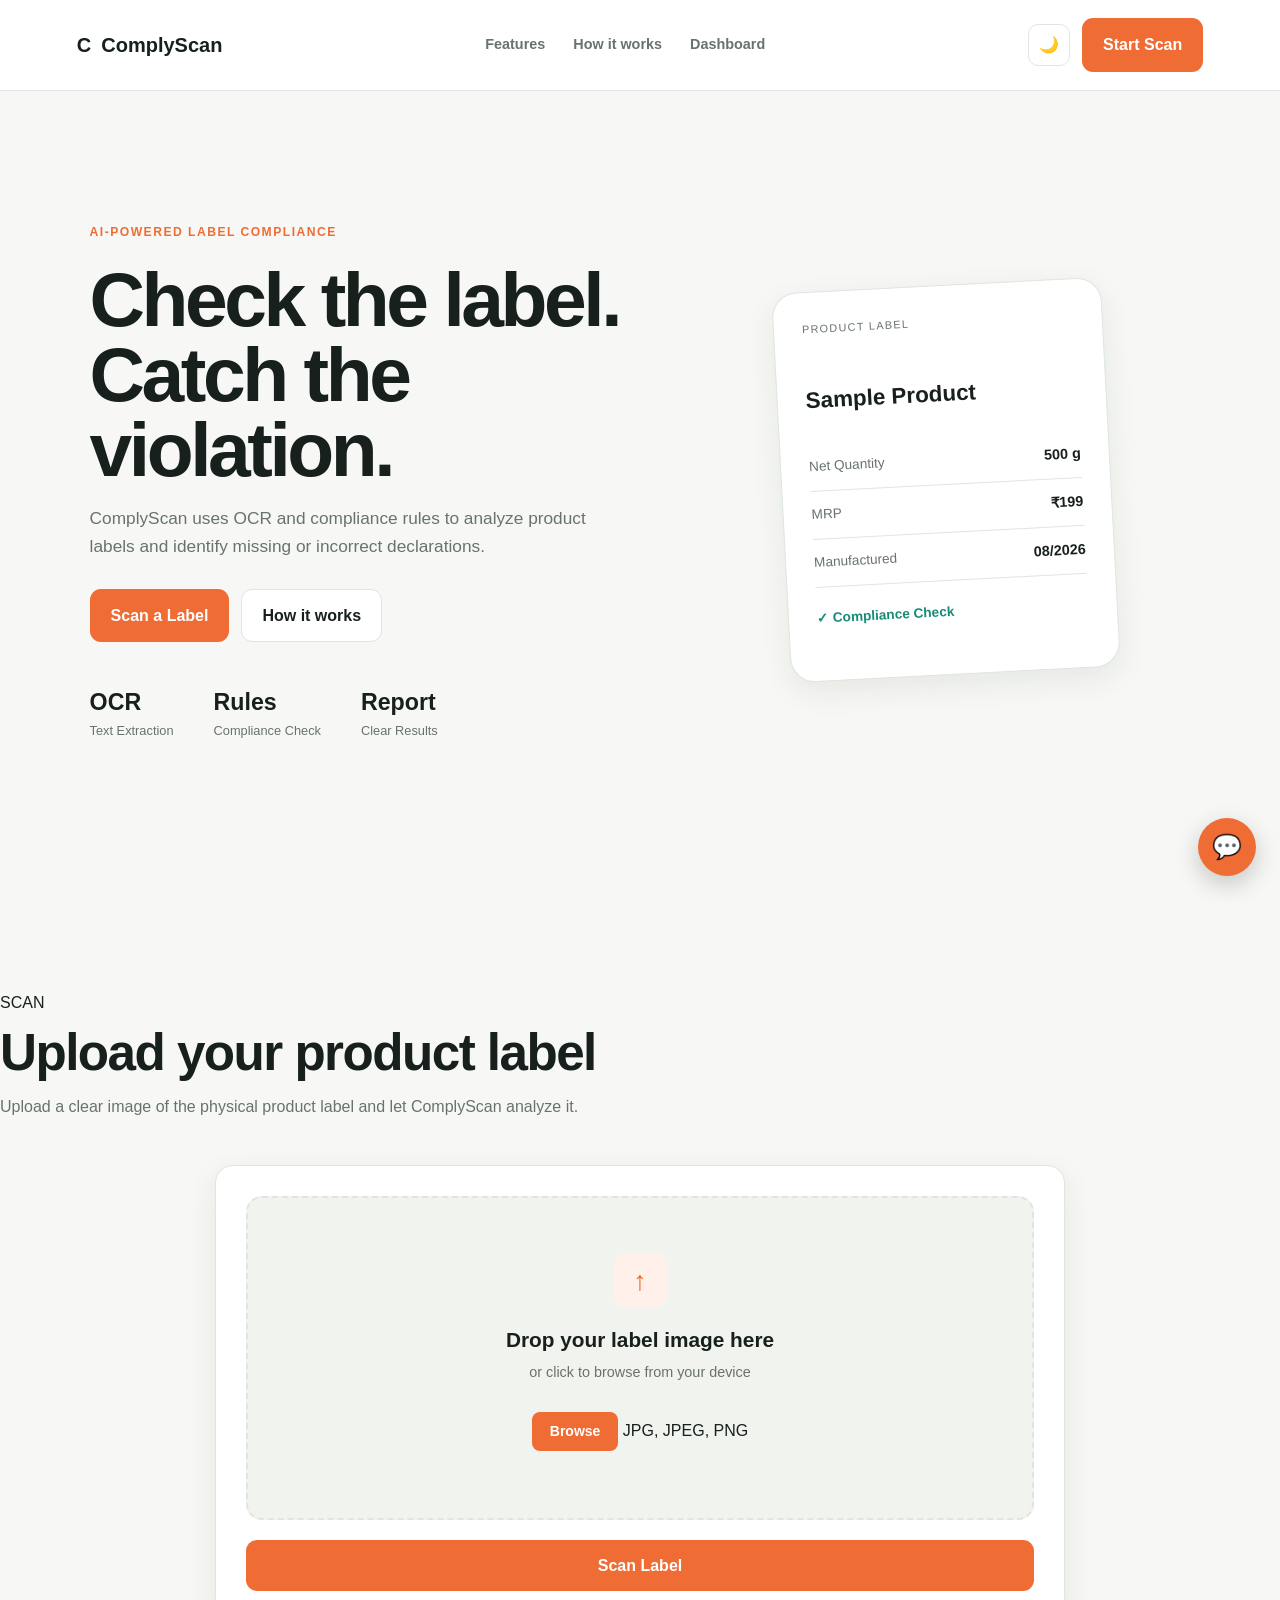
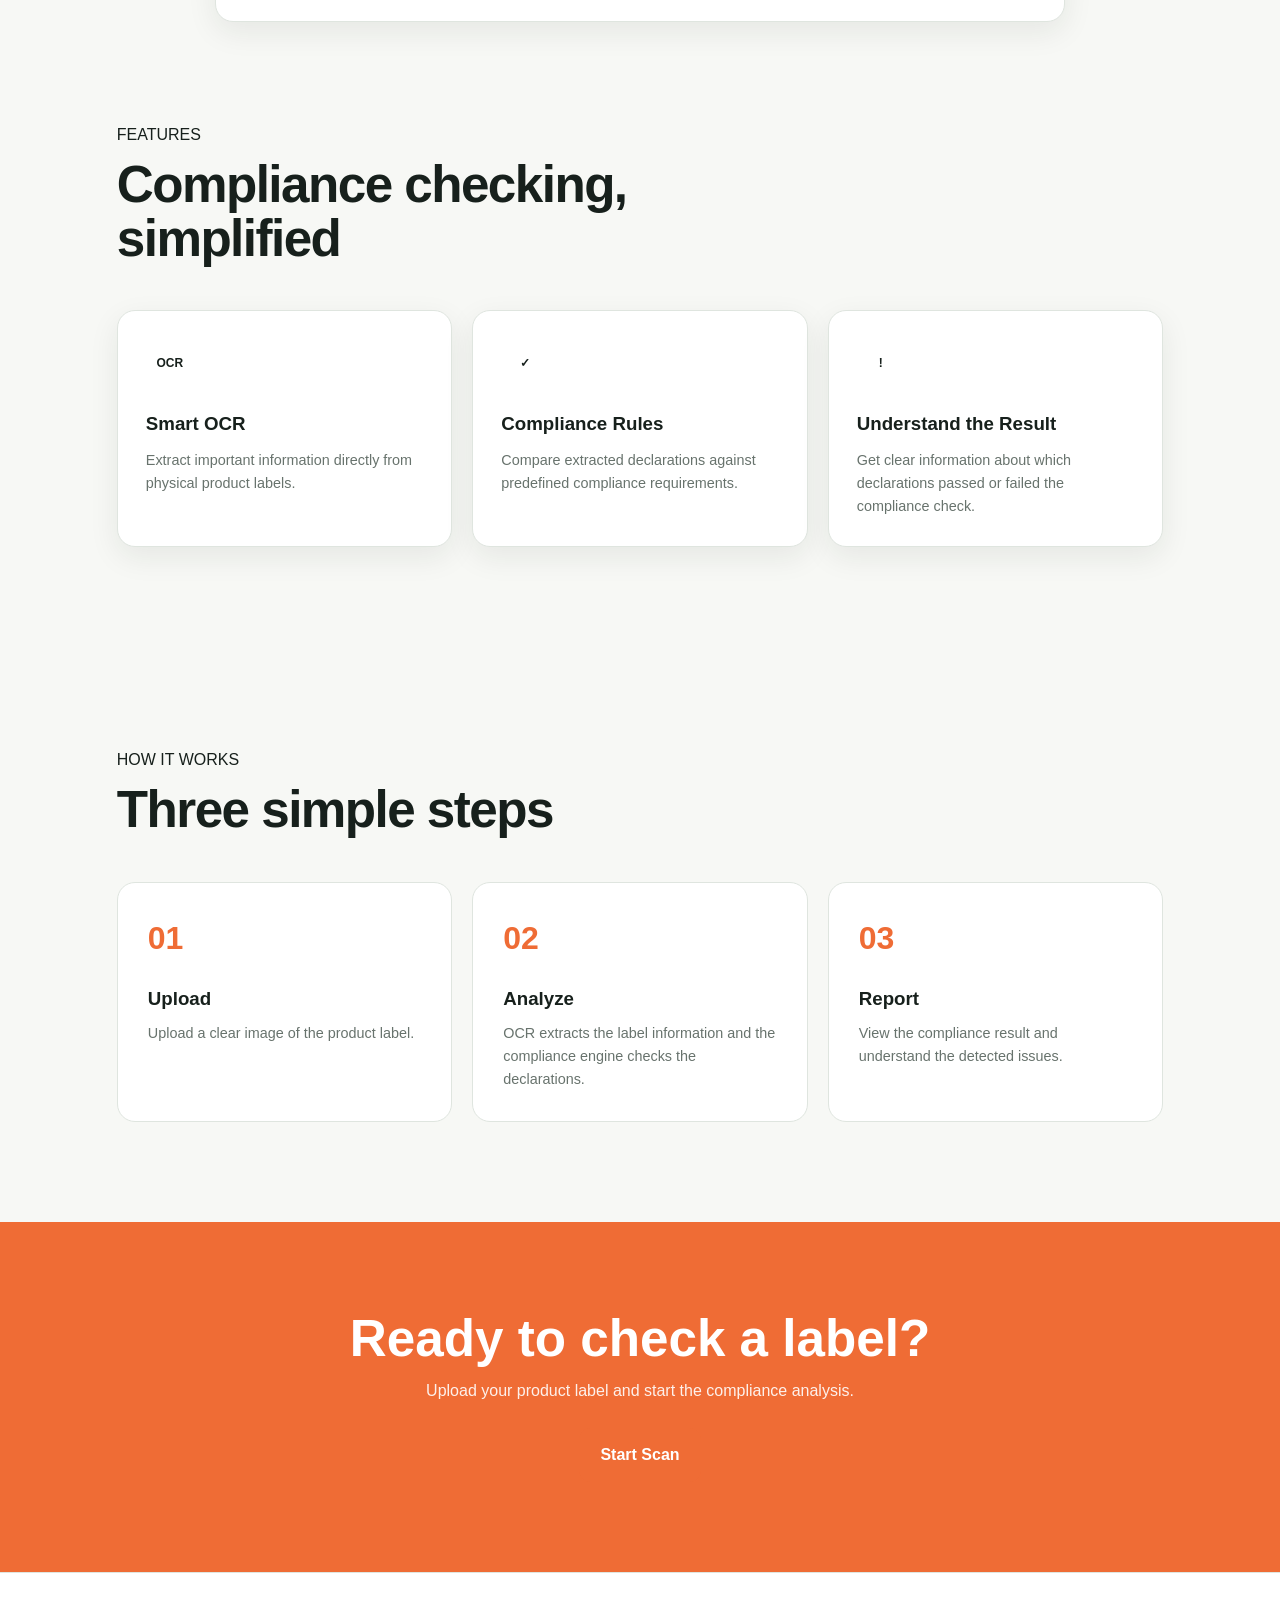
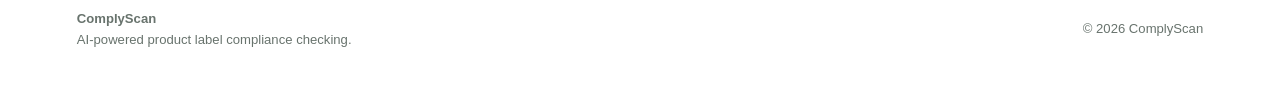
==== frontend/index.html @ 21c21b6e "Clean up frontend and add chatbot" ====
<!DOCTYPE html>
<html lang="en">

<head>
    <meta charset="UTF-8">
    <meta name="viewport" content="width=device-width, initial-scale=1.0">

    <title>ComplyScan - Label Compliance Checker</title>

    <link rel="stylesheet" href="style.css">

    <style>
        /* =========================
           CHATBOT
        ========================= */

        .chatbot-toggle {
            position: fixed;
            right: 24px;
            bottom: 24px;
            width: 58px;
            height: 58px;
            border: none;
            border-radius: 50%;
            background: #111827;
            color: white;
            font-size: 24px;
            cursor: pointer;
            z-index: 1000;
            box-shadow: 0 8px 25px rgba(0, 0, 0, 0.2);
        }

        .chatbot {
            position: fixed;
            right: 24px;
            bottom: 94px;
            width: 350px;
            max-width: calc(100vw - 32px);
            height: 480px;
            background: white;
            border-radius: 18px;
            box-shadow: 0 15px 45px rgba(0, 0, 0, 0.2);
            overflow: hidden;
            display: none;
            flex-direction: column;
            z-index: 999;
            border: 1px solid #e5e7eb;
        }

        .chatbot.active {
            display: flex;
        }

        .chatbot-header {
            padding: 16px;
            background: #111827;
            color: white;
            display: flex;
            align-items: center;
            justify-content: space-between;
        }

        .chatbot-header h3 {
            margin: 0;
            font-size: 16px;
        }

        .chatbot-header p {
            margin: 3px 0 0;
            font-size: 12px;
            opacity: 0.8;
        }

        .chatbot-close {
            border: none;
            background: transparent;
            color: white;
            font-size: 20px;
            cursor: pointer;
        }

        .chat-messages {
            flex: 1;
            padding: 15px;
            overflow-y: auto;
            background: #f8fafc;
        }

        .chat-message {
            max-width: 82%;
            padding: 10px 12px;
            margin-bottom: 10px;
            border-radius: 12px;
            font-size: 14px;
            line-height: 1.4;
        }

        .bot-message {
            background: white;
            color: #1f2937;
            border: 1px solid #e5e7eb;
            margin-right: auto;
        }

        .user-message {
            background: #111827;
            color: white;
            margin-left: auto;
        }

        .chat-input-area {
            display: flex;
            padding: 10px;
            gap: 8px;
            border-top: 1px solid #e5e7eb;
            background: white;
        }

        .chat-input {
            flex: 1;
            border: 1px solid #d1d5db;
            border-radius: 10px;
            padding: 10px;
            outline: none;
            font-size: 14px;
        }

        .chat-send {
            border: none;
            border-radius: 10px;
            padding: 0 15px;
            background: #111827;
            color: white;
            cursor: pointer;
        }

        /* =========================
           CHATBOT THEME
        ========================= */

        body:not(.dark):not(.dark-mode) .chatbot-toggle {
            background: var(--orange) !important;
        }

        body:not(.dark):not(.dark-mode) .chatbot {
            background: var(--surface) !important;
            border-color: var(--line) !important;
        }

        body:not(.dark):not(.dark-mode) .chatbot-header {
            background: var(--orange) !important;
            color: white !important;
        }

        body:not(.dark):not(.dark-mode) .chat-messages {
            background: var(--surface-2) !important;
        }

        body:not(.dark):not(.dark-mode) .bot-message {
            background: var(--surface) !important;
            color: var(--text) !important;
            border-color: var(--line) !important;
        }

        body:not(.dark):not(.dark-mode) .user-message {
            background: var(--orange) !important;
            color: white !important;
        }

        body:not(.dark):not(.dark-mode) .chat-input-area {
            background: var(--surface) !important;
            border-color: var(--line) !important;
        }

        body:not(.dark):not(.dark-mode) .chat-input {
            background: var(--surface) !important;
            color: var(--text) !important;
            border-color: var(--line) !important;
        }

        body:not(.dark):not(.dark-mode) .chat-send {
            background: var(--orange) !important;
            color: white !important;
        }

        /* DARK MODE */

        body.dark .chatbot-toggle,
        body.dark-mode .chatbot-toggle {
            background: #111827 !important;
        }

        body.dark .chatbot,
        body.dark-mode .chatbot {
            background: #1f2937 !important;
            border-color: #374151 !important;
        }

        body.dark .chatbot-header,
        body.dark-mode .chatbot-header {
            background: #111827 !important;
        }

        body.dark .chat-messages,
        body.dark-mode .chat-messages {
            background: #111827 !important;
        }

        body.dark .bot-message,
        body.dark-mode .bot-message {
            background: #1f2937 !important;
            color: #f9fafb !important;
            border-color: #374151 !important;
        }

        body.dark .user-message,
        body.dark-mode .user-message {
            background: #111827 !important;
            color: white !important;
        }

        body.dark .chat-input-area,
        body.dark-mode .chat-input-area {
            background: #1f2937 !important;
            border-color: #374151 !important;
        }

        body.dark .chat-input,
        body.dark-mode .chat-input {
            background: #111827 !important;
            color: white !important;
            border-color: #4b5563 !important;
        }

        body.dark .chat-send,
        body.dark-mode .chat-send {
            background: #111827 !important;
            color: white !important;
        }

        /* MOBILE */

        @media (max-width: 500px) {
            .chatbot {
                right: 16px;
                bottom: 88px;
                width: calc(100vw - 32px);
                height: 450px;
            }

            .chatbot-toggle {
                right: 16px;
                bottom: 16px;
            }
        }

        /* =========================
           BROWSE BUTTON
        ========================= */

        .browse-button {
            display: inline-block;
            margin: 8px 0 12px;
            padding: 8px 18px;
            border-radius: 8px;
            background: var(--orange);
            color: white;
            font-size: 14px;
            font-weight: 600;
            cursor: pointer;
        }

        .browse-button:hover {
            background: var(--orange-dark);
        }
    </style>

</head>

<body>

    <!-- =========================
         NAVBAR
    ========================== -->

    <header class="navbar">

        <div class="brand">
            <div class="logo">C</div>
            <span>ComplyScan</span>
        </div>

        <nav class="nav-links">
            <a href="#features">Features</a>
            <a href="#how-it-works">How it works</a>
            <a href="dashboard.html">Dashboard</a>
        </nav>

        <div class="nav-actions">

            <button class="theme-toggle" id="themeToggle" type="button">
                🌙
            </button>

            <a href="#scanner" class="btn btn-primary">
                Start Scan
            </a>

        </div>

    </header>


    <!-- =========================
         HERO
    ========================== -->

    <main>

        <section class="hero">

            <div class="hero-content">

                <span class="hero-badge">
                    AI-Powered Label Compliance
                </span>

                <h1>
                    Check the label.<br>
                    Catch the violation.
                </h1>

                <p>
                    ComplyScan uses OCR and compliance rules to analyze
                    product labels and identify missing or incorrect
                    declarations.
                </p>

                <div class="hero-actions">

                    <a href="#scanner" class="btn btn-primary">
                        Scan a Label
                    </a>

                    <a href="#how-it-works" class="btn btn-secondary">
                        How it works
                    </a>

                </div>

                <div class="hero-stats">

                    <div>
                        <strong>OCR</strong>
                        <span>Text Extraction</span>
                    </div>

                    <div>
                        <strong>Rules</strong>
                        <span>Compliance Check</span>
                    </div>

                    <div>
                        <strong>Report</strong>
                        <span>Clear Results</span>
                    </div>

                </div>

            </div>


            <div class="hero-visual">

                <div class="product-label-card">

                    <div class="label-top">
                        PRODUCT LABEL
                    </div>

                    <div class="label-product">
                        Sample Product
                    </div>

                    <div class="label-details">
                        <span>Net Quantity</span>
                        <strong>500 g</strong>
                    </div>

                    <div class="label-details">
                        <span>MRP</span>
                        <strong>₹199</strong>
                    </div>

                    <div class="label-details">
                        <span>Manufactured</span>
                        <strong>08/2026</strong>
                    </div>

                    <div class="label-status">
                        ✓ Compliance Check
                    </div>

                </div>

            </div>

        </section>


        <!-- =========================
             SCANNER
        ========================== -->

        <section class="scanner-section" id="scanner">

            <div class="section-heading">

                <span class="section-label">
                    SCAN
                </span>

                <h2>
                    Upload your product label
                </h2>

                <p>
                    Upload a clear image of the physical product label
                    and let ComplyScan analyze it.
                </p>

            </div>


            <div class="scanner-card">

                <form id="scanForm">

                    <div class="drop-area" id="dropArea">

                        <input
                            type="file"
                            id="labelImage"
                            name="labelImage"
                            accept="image/*"
                            hidden
                        >

                        <div class="upload-content">

                            <div class="upload-icon">
                                ↑
                            </div>

                            <h3>
                                Drop your label image here
                            </h3>

                            <p>
                                or click to browse from your device
                            </p>

                            <!-- BROWSE BUTTON -->
                            <label
                                for="labelImage"
                                class="browse-button"
                            >
                                Browse
                            </label>

                            <span>
                                JPG, JPEG, PNG
                            </span>

                        </div>

                    </div>


                    <!-- PREVIEW -->

                    <div
                        class="preview-container"
                        id="previewContainer"
                        style="display: none;"
                    >

                        <img
                            id="previewImage"
                            src=""
                            alt="Label preview"
                        >

                        <button
                            type="button"
                            id="removeImage"
                            class="btn btn-secondary"
                        >
                            Remove
                        </button>

                    </div>


                    <!-- ERROR -->

                    <div
                        id="errorMessage"
                        class="error-message"
                        style="display: none;"
                    ></div>


                    <!-- LOADING -->

                    <div
                        id="loadingMessage"
                        class="loading"
                        style="display: none;"
                    >

                        <p>
                            Analyzing your label...
                        </p>

                    </div>


                    <!-- SCAN BUTTON -->

                    <button
                        type="submit"
                        id="scanButton"
                        class="btn btn-primary scan-button"
                    >
                        Scan Label
                    </button>

                </form>

            </div>

        </section>


        <!-- =========================
             FEATURES
        ========================== -->

        <section class="features-section" id="features">

            <div class="section-heading">

                <span class="section-label">
                    FEATURES
                </span>

                <h2>
                    Compliance checking, simplified
                </h2>

            </div>


            <div class="features-grid">

                <div class="feature-card">

                    <div class="feature-icon">
                        OCR
                    </div>

                    <h3>
                        Smart OCR
                    </h3>

                    <p>
                        Extract important information directly from
                        physical product labels.
                    </p>

                </div>


                <div class="feature-card">

                    <div class="feature-icon">
                        ✓
                    </div>

                    <h3>
                        Compliance Rules
                    </h3>

                    <p>
                        Compare extracted declarations against
                        predefined compliance requirements.
                    </p>

                </div>


                <div class="feature-card">

                    <div class="feature-icon">
                        !
                    </div>

                    <h3>
                        Understand the Result
                    </h3>

                    <p>
                        Get clear information about which declarations
                        passed or failed the compliance check.
                    </p>

                </div>

            </div>

        </section>


        <!-- =========================
             HOW IT WORKS
        ========================== -->

        <section class="how-it-works" id="how-it-works">

            <div class="section-heading">

                <span class="section-label">
                    HOW IT WORKS
                </span>

                <h2>
                    Three simple steps
                </h2>

            </div>


            <div class="steps-grid">

                <div class="step">

                    <div class="step-number">
                        01
                    </div>

                    <h3>
                        Upload
                    </h3>

                    <p>
                        Upload a clear image of the product label.
                    </p>

                </div>


                <div class="step">

                    <div class="step-number">
                        02
                    </div>

                    <h3>
                        Analyze
                    </h3>

                    <p>
                        OCR extracts the label information and the
                        compliance engine checks the declarations.
                    </p>

                </div>


                <div class="step">

                    <div class="step-number">
                        03
                    </div>

                    <h3>
                        Report
                    </h3>

                    <p>
                        View the compliance result and understand
                        the detected issues.
                    </p>

                </div>

            </div>

        </section>


        <!-- =========================
             CTA
        ========================== -->

        <section class="cta-section">

            <div>

                <h2>
                    Ready to check a label?
                </h2>

                <p>
                    Upload your product label and start the compliance
                    analysis.
                </p>

            </div>

            <a href="#scanner" class="btn btn-primary">
                Start Scan
            </a>

        </section>

    </main>


    <!-- =========================
         FOOTER
    ========================== -->

    <footer class="footer">

        <div>

            <strong>
                ComplyScan
            </strong>

            <p>
                AI-powered product label compliance checking.
            </p>

        </div>

        <div>
            © 2026 ComplyScan
        </div>

    </footer>


    <!-- =========================
         CHATBOT BUTTON
    ========================== -->

    <button
        class="chatbot-toggle"
        id="chatbotToggle"
        type="button"
        aria-label="Open chatbot"
    >
        💬
    </button>


    <!-- =========================
         CHATBOT
    ========================== -->

    <div
        class="chatbot"
        id="chatbot"
    >

        <div class="chatbot-header">

            <div>

                <h3>
                    ComplyScan Assistant
                </h3>

                <p>
                    Ask about label compliance
                </p>

            </div>

            <button
                class="chatbot-close"
                id="chatbotClose"
                type="button"
            >
                ×
            </button>

        </div>


        <div
            class="chat-messages"
            id="chatMessages"
        >

            <div class="chat-message bot-message">

                Hi! 👋 I'm the ComplyScan Assistant.
                You can ask me about product label compliance,
                required declarations, OCR or scan results.

            </div>

        </div>


        <div class="chat-input-area">

            <input
                type="text"
                id="chatInput"
                class="chat-input"
                placeholder="Ask something..."
                autocomplete="off"
            >

            <button
                type="button"
                id="chatSend"
                class="chat-send"
            >
                Send
            </button>

        </div>

    </div>


    <!-- =========================
         UPLOAD JS
    ========================== -->

    <script src="upload.js"></script>


    <!-- =========================
         THEME + CHATBOT JS
    ========================== -->

    <script>

        /* =========================
           THEME
        ========================= */

        const themeToggle =
            document.getElementById("themeToggle");

        const savedTheme =
            localStorage.getItem("complyscan-theme");

        if (savedTheme === "dark") {

            document.body.classList.add("dark");

            themeToggle.textContent = "☀️";

        }


        themeToggle.addEventListener("click", () => {

            document.body.classList.toggle("dark");

            const isDark =
                document.body.classList.contains("dark");

            localStorage.setItem(
                "complyscan-theme",
                isDark ? "dark" : "light"
            );

            themeToggle.textContent =
                isDark ? "☀️" : "🌙";

        });


        /* =========================
           CHATBOT
        ========================= */

        const chatbotToggle =
            document.getElementById("chatbotToggle");

        const chatbot =
            document.getElementById("chatbot");

        const chatbotClose =
            document.getElementById("chatbotClose");

        const chatInput =
            document.getElementById("chatInput");

        const chatSend =
            document.getElementById("chatSend");

        const chatMessages =
            document.getElementById("chatMessages");


        chatbotToggle.addEventListener("click", () => {

            chatbot.classList.toggle("active");

            if (chatbot.classList.contains("active")) {
                chatInput.focus();
            }

        });


        chatbotClose.addEventListener("click", () => {

            chatbot.classList.remove("active");

        });


        function addMessage(message, type) {

            const div =
                document.createElement("div");

            div.classList.add(
                "chat-message",
                type === "user"
                    ? "user-message"
                    : "bot-message"
            );

            div.textContent = message;

            chatMessages.appendChild(div);

            chatMessages.scrollTop =
                chatMessages.scrollHeight;

        }


        function getBotResponse(message) {

            const text =
                message.toLowerCase();


            if (
                text.includes("ocr") ||
                text.includes("text extraction")
            ) {

                return "OCR extracts text and important declarations from the product label image so they can be checked against compliance rules.";

            }


            if (
                text.includes("mrp") ||
                text.includes("price")
            ) {

                return "MRP is one of the important declarations that can be checked as part of the label compliance process.";

            }


            if (
                text.includes("quantity") ||
                text.includes("net quantity")
            ) {

                return "Net quantity is an important product declaration. ComplyScan can extract it from the label and check it against the applicable rules.";

            }


            if (
                text.includes("compliance") ||
                text.includes("compliant")
            ) {

                return "ComplyScan analyzes the extracted label information and compares it with the applicable compliance rules to generate a result.";

            }


            if (
                text.includes("scan") ||
                text.includes("upload")
            ) {

                return "To scan a label, upload a clear product-label image in the scanner section and click 'Scan Label'.";

            }


            if (
                text.includes("dashboard")
            ) {

                return "The dashboard shows scan statistics, compliance results, violation breakdowns and recent scans.";

            }


            if (
                text.includes("hello") ||
                text.includes("hi") ||
                text.includes("hey")
            ) {

                return "Hi! 👋 How can I help you with ComplyScan?";

            }


            return "I can help with ComplyScan, label compliance, OCR, scanning, MRP, net quantity and dashboard-related questions.";

        }


        function sendMessage() {

            const message =
                chatInput.value.trim();

            if (!message) {
                return;
            }

            addMessage(
                message,
                "user"
            );

            chatInput.value = "";


            setTimeout(() => {

                const response =
                    getBotResponse(message);

                addMessage(
                    response,
                    "bot"
                );

            }, 400);

        }


        chatSend.addEventListener(
            "click",
            sendMessage
        );


        chatInput.addEventListener(
            "keydown",
            (event) => {

                if (event.key === "Enter") {
                    sendMessage();
                }

            }
        );

    </script>

</body>

</html>
---- frontend/style.css ----
/* =========================================================
   COMPLYSCAN — SHARED STYLESHEET
   Used by:
   - index.html
   - dashboard.html
   - report.html
   ========================================================= */


/* =========================
   ROOT VARIABLES
   ========================= */

:root {

    --bg: #f7f8f5;
    --surface: #ffffff;
    --surface-2: #f1f3ef;

    --text: #17201c;
    --muted: #68736d;

    --line: #dfe5df;

    --orange: #ef6c35;
    --orange-dark: #d95522;
    --orange-light: #fff0e9;

    --teal: #168b78;
    --teal-dark: #0f6f61;
    --teal-light: #e3f5f0;

    --blue: #3976d8;
    --blue-light: #eaf1ff;

    --danger: #d94b3d;
    --danger-light: #ffe8e5;

    --warning: #c47a16;
    --warning-light: #fff4dc;

    --radius: 18px;

    --shadow:
        0 10px 30px rgba(25, 35, 30, 0.08);

    --shadow-hover:
        0 16px 35px rgba(25, 35, 30, 0.13);
}


/* =========================
   DARK MODE
   ========================= */

body.dark,
body.dark-mode {

    --bg: #101512;
    --surface: #18201c;
    --surface-2: #202923;

    --text: #f1f5f2;
    --muted: #a7b2ac;

    --line: #303a34;

    --orange: #ff8652;
    --orange-dark: #ff7040;
    --orange-light: #3a241b;

    --teal: #43bba5;
    --teal-dark: #63ceb9;
    --teal-light: #17352f;

    --blue: #6e9ff1;
    --blue-light: #1d2d48;

    --danger: #ff766a;
    --danger-light: #40211e;

    --warning: #e7a342;
    --warning-light: #3b2e1a;

    --shadow:
        0 10px 30px rgba(0, 0, 0, 0.25);

    --shadow-hover:
        0 16px 35px rgba(0, 0, 0, 0.35);
}


/* =========================
   RESET
   ========================= */

* {
    box-sizing: border-box;
    margin: 0;
    padding: 0;
}


html {
    scroll-behavior: smooth;
}


body {

    min-height: 100vh;

    background: var(--bg);
    color: var(--text);

    font-family:
        "DM Sans",
        Arial,
        sans-serif;

    line-height: 1.6;

    transition:
        background 0.25s ease,
        color 0.25s ease;
}


a {
    color: inherit;
}


button,
input {
    font: inherit;
}


/* =========================
   NAVBAR
   ========================= */

.navbar {

    position: fixed;

    top: 0;
    left: 0;

    width: 100%;

    z-index: 1000;

    display: flex;

    align-items: center;
    justify-content: space-between;

    gap: 30px;

    padding: 18px 6%;

    background:
        color-mix(
            in srgb,
            var(--surface) 92%,
            transparent
        );

    border-bottom: 1px solid var(--line);

    backdrop-filter: blur(14px);

    transition: 0.25s ease;
}


/* INDEX BRAND */

.brand,
.logo {

    display: inline-flex;

    align-items: center;

    gap: 10px;

    text-decoration: none;

    color: var(--text);

    font-family:
        "Space Grotesk",
        Arial,
        sans-serif;

    font-size: 1.25rem;

    font-weight: 700;

    white-space: nowrap;
}


.brand span span {
    color: var(--orange);
}


.brand-icon,
.logo-mark {

    display: grid;

    place-items: center;

    width: 34px;
    height: 34px;

    border-radius: 10px;

    background: var(--orange);

    color: white;

    font-weight: 800;

    flex-shrink: 0;
}


.nav-links {

    display: flex;

    align-items: center;

    gap: 28px;
}


.nav-links a {

    color: var(--muted);

    text-decoration: none;

    font-size: 0.9rem;

    font-weight: 600;

    transition: 0.2s ease;
}


.nav-links a:hover {

    color: var(--orange);
}


.nav-actions {

    display: flex;

    align-items: center;

    gap: 12px;
}


.theme-toggle {

    width: 42px;
    height: 42px;

    display: grid;

    place-items: center;

    border: 1px solid var(--line);

    border-radius: 10px;

    background: var(--surface);

    color: var(--text);

    cursor: pointer;

    transition: 0.2s ease;
}


.theme-toggle:hover {

    border-color: var(--orange);

    transform: translateY(-2px);
}


.nav-button,
.nav-cta {

    display: inline-flex;

    align-items: center;
    justify-content: center;

    padding: 11px 17px;

    border-radius: 10px;

    background: var(--orange);

    color: white;

    text-decoration: none;

    font-size: 0.88rem;

    font-weight: 700;

    transition: 0.2s ease;
}


.nav-button:hover,
.nav-cta:hover {

    background: var(--orange-dark);

    transform: translateY(-2px);
}


/* =========================
   COMMON BUTTONS
   ========================= */

.btn {

    display: inline-flex;

    align-items: center;
    justify-content: center;

    gap: 8px;

    padding: 13px 20px;

    border-radius: 11px;

    text-decoration: none;

    font-weight: 700;

    border: 1px solid transparent;

    cursor: pointer;

    transition:
        transform 0.2s ease,
        background 0.2s ease,
        border-color 0.2s ease;
}


.btn:hover {

    transform: translateY(-2px);
}


.btn-primary {

    background: var(--orange);

    color: white;
}


.btn-primary:hover {

    background: var(--orange-dark);
}


.btn-secondary {

    background: var(--surface);

    color: var(--text);

    border-color: var(--line);
}


.btn-secondary:hover {

    border-color: var(--orange);
}


/* =========================
   HERO
   ========================= */

.hero {

    min-height: 100vh;

    display: grid;

    grid-template-columns:
        minmax(0, 1.05fr)
        minmax(350px, 0.95fr);

    align-items: center;

    gap: 70px;

    padding: 140px 7% 80px;

    max-width: 1500px;

    margin: auto;
}


.hero-content {
    max-width: 680px;
}


.eyebrow {

    color: var(--orange);

    font-size: 0.76rem;

    font-weight: 800;

    letter-spacing: 0.12em;

    text-transform: uppercase;
}


.hero .eyebrow span {

    margin-right: 6px;
}


.hero h1 {

    margin: 18px 0;

    font-family:
        "Space Grotesk",
        Arial,
        sans-serif;

    font-size:
        clamp(3rem, 6vw, 5.8rem);

    line-height: 0.98;

    letter-spacing: -0.045em;
}


.hero h1 span {

    display: block;

    color: var(--orange);
}


.hero-content > p {

    max-width: 600px;

    color: var(--muted);

    font-size: 1.08rem;

    margin-bottom: 28px;
}


.hero-buttons {

    display: flex;

    gap: 12px;

    flex-wrap: wrap;
}


.hero-stats {

    display: flex;

    gap: 40px;

    margin-top: 42px;
}


.hero-stats div {

    display: flex;

    flex-direction: column;
}


.hero-stats strong {

    font-family:
        "Space Grotesk",
        Arial,
        sans-serif;

    font-size: 1.45rem;
}


.hero-stats span {

    color: var(--muted);

    font-size: 0.8rem;
}


/* =========================
   HERO VISUAL
   ========================= */

.hero-visual {

    position: relative;

    min-height: 500px;

    display: grid;

    place-items: center;
}


.product-card {

    position: relative;

    width: min(330px, 75%);

    min-height: 390px;

    padding: 28px;

    background: var(--surface);

    border: 1px solid var(--line);

    border-radius: 25px;

    box-shadow: var(--shadow);

    transform: rotate(-3deg);

    z-index: 2;
}


.product-top {

    font-size: 0.68rem;

    color: var(--muted);

    letter-spacing: 0.12em;

    margin-bottom: 45px;
}


.product-brand {

    font-size: 0.7rem;

    font-weight: 800;

    letter-spacing: 0.15em;

    color: var(--orange);
}


.product-card h2 {

    font-family:
        "Space Grotesk",
        Arial,
        sans-serif;

    font-size: 3.5rem;

    line-height: 1;

    margin: 10px 0;
}


.product-quantity {

    font-size: 1.3rem;

    font-weight: 700;

    margin-bottom: 60px;
}


.product-info {

    display: grid;

    grid-template-columns: 1fr 1fr;

    gap: 20px;

    padding-top: 20px;

    border-top: 1px solid var(--line);
}


.product-info div {

    display: flex;

    flex-direction: column;
}


.product-info small {

    color: var(--muted);

    font-size: 0.65rem;
}


.product-info strong {

    font-size: 1rem;
}


.green-text {

    color: var(--teal);
}


.scan-line {

    position: absolute;

    left: 15px;
    right: 15px;

    top: 48%;

    height: 2px;

    background: var(--orange);

    opacity: 0.65;

    box-shadow: 0 0 12px var(--orange);
}


.floating-card,
.result-card {

    position: absolute;

    background: var(--surface);

    border: 1px solid var(--line);

    border-radius: 12px;

    box-shadow: var(--shadow);

    z-index: 4;
}


.floating-card {

    padding: 11px 15px;

    font-size: 0.78rem;

    font-weight: 700;
}


.tag-one {

    top: 17%;

    right: 5%;

    color: var(--teal);
}


.tag-two {

    bottom: 20%;

    left: 3%;

    color: var(--warning);
}


.result-card {

    right: 2%;

    bottom: 8%;

    width: 145px;

    padding: 18px;

    display: flex;

    flex-direction: column;
}


.result-card span {

    font-size: 0.62rem;

    color: var(--muted);

    letter-spacing: 0.08em;
}


.result-card strong {

    font-family:
        "Space Grotesk",
        Arial,
        sans-serif;

    font-size: 2rem;
}


.result-card small {

    color: var(--muted);

    font-size: 0.68rem;
}


.progress {

    width: 100%;

    height: 5px;

    margin-top: 12px;

    background: var(--surface-2);

    border-radius: 999px;

    overflow: hidden;
}


.progress div {

    width: 66%;

    height: 100%;

    background: var(--teal);
}


/* =========================
   SECTIONS
   ========================= */

.section {

    max-width: 1200px;

    margin: auto;

    padding: 100px 6%;
}


.scanner-section {

    padding-top: 90px;
}


.section-heading {

    max-width: 700px;

    margin-bottom: 45px;
}


.section-heading.center {

    margin-left: auto;
    margin-right: auto;

    text-align: center;
}


.section-heading h2 {

    margin: 10px 0 15px;

    font-family:
        "Space Grotesk",
        Arial,
        sans-serif;

    font-size:
        clamp(2rem, 4vw, 3.5rem);

    line-height: 1.05;

    letter-spacing: -0.03em;
}


.section-heading p {

    color: var(--muted);

    max-width: 650px;
}


/* =========================
   SCANNER
   ========================= */

.scanner-card {

    max-width: 850px;

    margin: auto;

    padding: 30px;

    background: var(--surface);

    border: 1px solid var(--line);

    border-radius: var(--radius);

    box-shadow: var(--shadow);
}


.drop-area {

    padding: 55px 25px;

    border: 2px dashed var(--line);

    border-radius: 16px;

    text-align: center;

    background: var(--surface-2);

    transition: 0.2s ease;
}


.drop-area:hover,
.drop-area.dragover {

    border-color: var(--orange);

    background: var(--orange-light);
}


.upload-icon {

    width: 55px;
    height: 55px;

    margin: 0 auto 15px;

    display: grid;

    place-items: center;

    border-radius: 15px;

    background: var(--orange-light);

    color: var(--orange);

    font-size: 1.7rem;

    font-weight: 700;
}


.drop-area h3 {

    font-family:
        "Space Grotesk",
        Arial,
        sans-serif;

    font-size: 1.3rem;

    margin-bottom: 5px;
}


.drop-area p {

    color: var(--muted);

    font-size: 0.9rem;

    margin-bottom: 20px;
}


.file-label {

    display: inline-block;

    cursor: pointer;
}


.file-label input {

    display: none;
}


.file-label span {

    display: inline-flex;

    padding: 11px 18px;

    border-radius: 9px;

    background: var(--orange);

    color: white;

    font-weight: 700;
}


.drop-area > small {

    display: block;

    margin-top: 12px;

    color: var(--muted);

    font-size: 0.75rem;
}


/* IMAGE PREVIEW */

.preview-container {

    margin-top: 20px;

    padding: 18px;

    border: 1px solid var(--line);

    border-radius: 14px;

    background: var(--surface-2);
}


.preview-header {

    display: flex;

    justify-content: space-between;

    align-items: center;

    margin-bottom: 12px;
}


.remove-image {

    border: 0;

    background: transparent;

    color: var(--danger);

    cursor: pointer;

    font-weight: 700;
}


.preview-container img {

    display: block;

    width: 100%;

    max-height: 420px;

    object-fit: contain;

    border-radius: 10px;
}


/* LOADING */

.loading-message {

    align-items: center;

    justify-content: center;

    gap: 12px;

    padding: 20px;

    color: var(--muted);
}


.loader {

    width: 22px;
    height: 22px;

    border: 3px solid var(--line);

    border-top-color: var(--orange);

    border-radius: 50%;

    animation:
        spin 0.8s linear infinite;
}


@keyframes spin {

    to {
        transform: rotate(360deg);
    }
}


/* ERROR */

.error-message {

    margin-top: 15px;

    padding: 13px 15px;

    border-radius: 10px;

    background: var(--danger-light);

    color: var(--danger);

    border: 1px solid var(--danger);
}


/* SCAN BUTTON */

.scan-button {

    width: 100%;

    margin-top: 20px;

    border: 0;
}


.scan-button:disabled {

    opacity: 0.6;

    cursor: not-allowed;
}


.scanner-note {

    margin-top: 12px;

    text-align: center;

    color: var(--muted);

    font-size: 0.75rem;
}


/* =========================
   FEATURES
   ========================= */

.features-grid {

    display: grid;

    grid-template-columns:
        repeat(3, 1fr);

    gap: 20px;
}


.feature-card {

    padding: 28px;

    background: var(--surface);

    border: 1px solid var(--line);

    border-radius: var(--radius);

    box-shadow: var(--shadow);

    transition: 0.25s ease;
}


.feature-card:hover {

    transform: translateY(-5px);

    box-shadow: var(--shadow-hover);
}


.feature-icon {

    width: 48px;
    height: 48px;

    display: grid;

    place-items: center;

    border-radius: 12px;

    font-size: 0.75rem;

    font-weight: 800;

    margin-bottom: 22px;
}


.feature-icon.orange {

    background: var(--orange-light);

    color: var(--orange);
}


.feature-icon.blue {

    background: var(--blue-light);

    color: var(--blue);
}


.feature-icon.green {

    background: var(--teal-light);

    color: var(--teal);
}


.feature-card h3 {

    font-family:
        "Space Grotesk",
        Arial,
        sans-serif;

    margin-bottom: 10px;
}


.feature-card p {

    color: var(--muted);

    font-size: 0.9rem;
}


/* =========================
   HOW IT WORKS
   ========================= */

.how-section {

    background: var(--surface-2);

    max-width: none;

    padding-left: 7%;
    padding-right: 7%;
}


.steps-grid {

    max-width: 1100px;

    margin: auto;

    display: grid;

    grid-template-columns:
        repeat(3, 1fr);

    gap: 20px;
}


.step-card {

    padding: 30px;

    background: var(--surface);

    border: 1px solid var(--line);

    border-radius: var(--radius);
}


.step-number {

    color: var(--orange);

    font-family:
        "Space Grotesk",
        Arial,
        sans-serif;

    font-size: 2rem;

    font-weight: 700;

    margin-bottom: 20px;
}


.blue-step {

    color: var(--blue);
}


.green-step {

    color: var(--teal);
}


.step-card h3 {

    font-family:
        "Space Grotesk",
        Arial,
        sans-serif;

    margin-bottom: 8px;
}


.step-card p {

    color: var(--muted);

    font-size: 0.9rem;
}


/* =========================
   CTA
   ========================= */

.cta-section {

    padding: 90px 6%;

    text-align: center;

    background: var(--orange);

    color: white;
}


.cta-icon {

    width: 50px;
    height: 50px;

    display: grid;

    place-items: center;

    margin: 0 auto 18px;

    border-radius: 14px;

    background: rgba(255, 255, 255, 0.18);

    font-size: 1.4rem;
}


.cta-section h2 {

    font-family:
        "Space Grotesk",
        Arial,
        sans-serif;

    font-size:
        clamp(2rem, 4vw, 3.5rem);

    line-height: 1.05;

    margin-bottom: 12px;
}


.cta-section p {

    max-width: 550px;

    margin: 0 auto 25px;

    opacity: 0.9;
}


.cta-button {

    background: white;

    color: var(--orange);
}


.cta-button:hover {

    background: #fff8f4;
}


/* =========================
   FOOTER
   ========================= */

.footer {

    display: flex;

    align-items: center;

    justify-content: space-between;

    gap: 25px;

    padding: 35px 6%;

    background: var(--surface);

    border-top: 1px solid var(--line);

    color: var(--muted);

    font-size: 0.82rem;
}


.footer-brand {

    display: flex;

    align-items: center;

    gap: 10px;

    color: var(--text);
}


.footer-brand .brand-icon {

    width: 30px;
    height: 30px;
}


/* =========================================================
   DASHBOARD
   ========================================================= */

.dashboard-page {

    padding: 130px 6% 70px;

    max-width: 1400px;

    margin: auto;
}


.dashboard-header {

    display: flex;

    justify-content: space-between;

    align-items: flex-end;

    gap: 30px;

    margin-bottom: 45px;
}


.dashboard-header h1 {

    font-family:
        "Space Grotesk",
        Arial,
        sans-serif;

    font-size:
        clamp(2.4rem, 5vw, 4.5rem);

    line-height: 0.98;

    margin: 10px 0 15px;

    letter-spacing: -0.04em;
}


.dashboard-header p {

    color: var(--muted);

    max-width: 620px;
}


.dashboard-actions {

    display: flex;

    gap: 12px;
}


.dashboard-btn {

    display: inline-flex;

    align-items: center;

    justify-content: center;

    border: 1px solid var(--line);

    background: var(--surface);

    color: var(--text);

    padding: 12px 18px;

    border-radius: 10px;

    cursor: pointer;

    text-decoration: none;

    font-weight: 700;

    transition: 0.25s ease;
}


.dashboard-btn:hover {

    transform: translateY(-2px);

    border-color: var(--orange);
}


/* STATS */

.stats-grid {

    display: grid;

    grid-template-columns:
        repeat(3, 1fr);

    gap: 20px;

    margin-bottom: 25px;
}


.stat-card {

    background: var(--surface);

    border: 1px solid var(--line);

    border-radius: var(--radius);

    padding: 28px;

    box-shadow: var(--shadow);

    transition: 0.25s ease;
}


.stat-card:hover {

    transform: translateY(-4px);

    box-shadow: var(--shadow-hover);
}


.stat-label {

    color: var(--muted);

    font-size: 0.9rem;

    margin-bottom: 12px;
}


.stat-number {

    font-family:
        "Space Grotesk",
        Arial,
        sans-serif;

    font-size: 3rem;

    font-weight: 700;

    line-height: 1;
}


.stat-card.total .stat-number {

    color: var(--orange);
}


.stat-card.compliant .stat-number {

    color: var(--teal);
}


.stat-card.non-compliant .stat-number {

    color: var(--danger);
}


/* DASHBOARD GRID */

.dashboard-grid {

    display: grid;

    grid-template-columns:
        1.15fr 0.85fr;

    gap: 25px;

    margin-bottom: 25px;
}


.dashboard-card {

    background: var(--surface);

    border: 1px solid var(--line);

    border-radius: var(--radius);

    padding: 28px;

    box-shadow: var(--shadow);
}


.card-heading {

    display: flex;

    justify-content: space-between;

    align-items: center;

    gap: 20px;

    margin-bottom: 25px;
}


.card-heading h2 {

    font-family:
        "Space Grotesk",
        Arial,
        sans-serif;

    font-size: 1.35rem;

    margin: 0;
}


.card-heading span {

    color: var(--muted);

    font-size: 0.85rem;
}


.chart-container {

    position: relative;

    height: 330px;
}


.recent-scans {

    margin-top: 25px;
}


/* SCAN LIST */

.scan-list {

    display: flex;

    flex-direction: column;

    gap: 12px;
}


.scan-item {

    display: flex;

    justify-content: space-between;

    align-items: center;

    gap: 20px;

    padding: 17px 18px;

    border: 1px solid var(--line);

    border-radius: 12px;

    text-decoration: none;

    color: var(--text);

    background: var(--surface-2);

    transition: 0.25s ease;
}


.scan-item:hover {

    transform: translateX(4px);

    border-color: var(--orange);
}


.scan-info {

    min-width: 0;
}


.scan-title {

    font-weight: 700;

    margin-bottom: 5px;
}


.scan-date {

    color: var(--muted);

    font-size: 0.82rem;
}


.status-badge {

    padding: 7px 11px;

    border-radius: 999px;

    font-size: 0.75rem;

    font-weight: 700;

    white-space: nowrap;
}


.status-badge.pass {

    background: var(--teal-light);

    color: var(--teal);
}


.status-badge.fail {

    background: var(--danger-light);

    color: var(--danger);
}


/* DASHBOARD STATES */

.empty-state,
.loading-state {

    text-align: center;

    padding: 45px 20px;

    color: var(--muted);
}


.empty-state strong {

    display: block;

    color: var(--text);

    font-family:
        "Space Grotesk",
        Arial,
        sans-serif;

    font-size: 1.1rem;

    margin-bottom: 8px;
}


.error-box {

    display: none;

    margin-bottom: 25px;

    padding: 15px 18px;

    border-radius: 12px;

    background: var(--danger-light);

    color: var(--danger);

    border: 1px solid var(--danger);
}


/* =========================================================
   REPORT PAGE
   ========================================================= */

.report-page {

    padding: 130px 6% 70px;

    max-width: 1100px;

    margin: auto;
}


.report-container,
.container {

    width: 90%;

    max-width: 1100px;

    margin: 40px auto;
}


/* REPORT TITLE */

.page-title {

    font-family:
        "Space Grotesk",
        Arial,
        sans-serif;

    font-size:
        clamp(2rem, 4vw, 3.2rem);

    line-height: 1;

    margin-bottom: 8px;
}


.subtitle {

    color: var(--muted);

    margin-bottom: 30px;
}


/* REPORT STATUS */

.status-card {

    background: var(--surface);

    border: 1px solid var(--line);

    border-radius: var(--radius);

    padding: 30px;

    margin-bottom: 25px;

    box-shadow: var(--shadow);

    text-align: center;
}


.status-label {

    color: var(--muted);

    font-size: 0.78rem;

    font-weight: 700;

    margin-bottom: 10px;

    text-transform: uppercase;

    letter-spacing: 0.1em;
}


#overallStatus {

    font-family:
        "Space Grotesk",
        Arial,
        sans-serif;

    font-size: 2.2rem;

    font-weight: 700;

    margin-bottom: 8px;
}


.status-message {

    color: var(--muted);

    font-size: 0.9rem;
}


.compliant {

    color: var(--teal);
}


.non-compliant {

    color: var(--danger);
}


.unknown {

    color: var(--warning);
}


/* REPORT CARD */

.report-card {

    background: var(--surface);

    border: 1px solid var(--line);

    border-radius: var(--radius);

    padding: 30px;

    box-shadow: var(--shadow);
}


.report-card h2 {

    font-family:
        "Space Grotesk",
        Arial,
        sans-serif;

    margin-bottom: 20px;

    font-size: 1.4rem;
}


/* RULE */

.rule {

    border: 1px solid var(--line);

    border-radius: 12px;

    padding: 18px;

    margin-bottom: 15px;

    background: var(--surface-2);

    transition: 0.2s ease;
}


.rule:hover {

    border-color: var(--orange);
}


.rule-header {

    display: flex;

    justify-content: space-between;

    align-items: center;

    gap: 15px;

    margin-bottom: 10px;
}


.rule-name {

    font-weight: 700;

    font-size: 1rem;
}


.rule-status {

    padding: 6px 12px;

    border-radius: 20px;

    font-size: 0.7rem;

    font-weight: 800;

    text-transform: uppercase;

    white-space: nowrap;
}


.rule-status.pass {

    background: var(--teal-light);

    color: var(--teal);
}


.rule-status.fail {

    background: var(--danger-light);

    color: var(--danger);
}


.rule-status.warning {

    background: var(--warning-light);

    color: var(--warning);
}


.rule-status.default {

    background: var(--surface-2);

    color: var(--muted);

    border: 1px solid var(--line);
}


.rule-detail {

    color: var(--muted);

    line-height: 1.6;

    font-size: 0.86rem;
}


/* REPORT BUTTONS */

.actions {

    display: flex;

    justify-content: center;

    gap: 15px;

    margin-top: 30px;

    flex-wrap: wrap;
}


.actions button {

    border: 0;

    padding: 13px 22px;

    border-radius: 10px;

    cursor: pointer;

    font-weight: 700;

    transition: 0.2s ease;
}


.actions button:hover {

    transform: translateY(-2px);
}


.back-btn {

    background: var(--surface);

    color: var(--text);

    border: 1px solid var(--line) !important;
}


.pdf-btn {

    background: var(--orange);

    color: white;
}


/* REPORT LOADING */

.loading {

    text-align: center;

    padding: 50px;

    color: var(--muted);
}


/* REPORT ERROR */

.error {

    background: var(--danger-light);

    color: var(--danger);

    padding: 20px;

    border-radius: 12px;

    text-align: center;

    border: 1px solid var(--danger);
}


/* REPORT EMPTY */

.empty {

    text-align: center;

    color: var(--muted);

    padding: 30px;
}


/* =========================================================
   RESPONSIVE
   ========================================================= */

@media (max-width: 1000px) {

    .hero {

        grid-template-columns: 1fr;

        gap: 30px;

        padding-top: 130px;

        text-align: center;
    }


    .hero-content {

        margin: auto;
    }


    .hero-content > p {

        margin-left: auto;
        margin-right: auto;
    }


    .hero-buttons,
    .hero-stats {

        justify-content: center;
    }


    .hero-visual {

        min-height: 450px;
    }


    .features-grid,
    .steps-grid {

        grid-template-columns: 1fr;
    }
}


@media (max-width: 900px) {

    .dashboard-grid {

        grid-template-columns: 1fr;
    }


    .stats-grid {

        grid-template-columns: 1fr;
    }


    .dashboard-header {

        align-items: flex-start;

        flex-direction: column;
    }


    .dashboard-actions {

        width: 100%;
    }
}


@media (max-width: 700px) {

    .navbar {

        padding: 15px 5%;

        gap: 12px;
    }


    .nav-links {

        display: none;
    }


    .nav-button,
    .nav-cta {

        padding: 9px 12px;

        font-size: 0.78rem;
    }


    .hero {

        padding-left: 5%;

        padding-right: 5%;
    }


    .hero h1 {

        font-size: 3rem;
    }


    .hero-stats {

        gap: 20px;

        flex-wrap: wrap;
    }


    .section {

        padding: 70px 5%;
    }


    .scanner-card,
    .dashboard-card,
    .stat-card,
    .report-card {

        padding: 20px;
    }


    .dashboard-page {

        padding: 105px 5% 50px;
    }


    .dashboard-actions {

        flex-direction: column;
    }


    .dashboard-btn {

        width: 100%;
    }


    .scan-item {

        align-items: flex-start;

        flex-direction: column;
    }


    .chart-container {

        height: 280px;
    }


    .container {

        width: 94%;

        margin-top: 30px;
    }


    .rule-header {

        flex-direction: column;

        align-items: flex-start;
    }


    .footer {

        flex-direction: column;

        align-items: flex-start;
    }
}


@media (max-width: 480px) {

    .hero-visual {

        min-height: 390px;
    }


    .product-card {

        width: 75%;

        min-height: 330px;

        padding: 22px;
    }


    .product-card h2 {

        font-size: 2.8rem;
    }


    .product-quantity {

        margin-bottom: 40px;
    }


    .floating-card {

        font-size: 0.68rem;

        padding: 8px 10px;
    }


    .result-card {

        width: 125px;

        padding: 13px;
    }


    .hero-buttons {

        flex-direction: column;
    }


    .hero-buttons .btn {

        width: 100%;
    }


    .actions {

        flex-direction: column;
    }


    .actions button {

        width: 100%;
    }
}

/* =========================================================
   COMPLYSCAN HTML COMPATIBILITY FIX
   ========================================================= */

/* HERO BADGE */
.hero-badge {
    display: inline-block;
    color: var(--orange);
    font-size: 0.76rem;
    font-weight: 800;
    letter-spacing: 0.12em;
    text-transform: uppercase;
}


/* HERO BUTTONS */
.hero-actions {
    display: flex;
    gap: 12px;
    flex-wrap: wrap;
}


/* HERO PRODUCT LABEL */
.product-label-card {
    position: relative;
    width: min(330px, 75%);
    min-height: 390px;
    padding: 28px;
    background: var(--surface);
    border: 1px solid var(--line);
    border-radius: 25px;
    box-shadow: var(--shadow);
    transform: rotate(-3deg);
    z-index: 2;
}

.label-top {
    font-size: 0.68rem;
    color: var(--muted);
    letter-spacing: 0.12em;
    margin-bottom: 45px;
}

.label-product {
    font-size: 1.4rem;
    font-weight: 700;
    margin-bottom: 25px;
}

.label-details {
    display: flex;
    justify-content: space-between;
    gap: 15px;
    padding: 12px 0;
    border-bottom: 1px solid var(--line);
}

.label-details span {
    color: var(--muted);
    font-size: 0.85rem;
}

.label-details strong {
    font-size: 0.9rem;
}

.label-status {
    margin-top: 20px;
    color: var(--teal);
    font-weight: 700;
    font-size: 0.85rem;
}


/* FEATURES */
.features-section {
    max-width: 1200px;
    margin: auto;
    padding: 100px 6%;
}


/* HOW IT WORKS */
.how-it-works {
    max-width: 1200px;
    margin: auto;
    padding: 100px 6%;
}


/* STEP CARDS */
.step {
    padding: 30px;
    background: var(--surface);
    border: 1px solid var(--line);
    border-radius: var(--radius);
}

.step h3 {
    font-family: "Space Grotesk", Arial, sans-serif;
    margin-bottom: 8px;
}

.step p {
    color: var(--muted);
    font-size: 0.9rem;
}


/* MOBILE */
@media (max-width: 1000px) {

    .hero-actions {
        justify-content: center;
    }

    .features-section,
    .how-it-works {
        padding-left: 5%;
        padding-right: 5%;
    }
}

@media (max-width: 480px) {

    .product-label-card {
        width: 75%;
        min-height: 330px;
        padding: 22px;
    }

    .hero-actions {
        flex-direction: column;
    }

    .hero-actions .btn {
        width: 100%;
    }
}

/* =========================
   BROWSE BUTTON
========================= */

.browse-button {
    display: inline-block;
    margin: 8px 0 12px;
    padding: 8px 18px;
    border-radius: 8px;
    background: var(--orange);
    color: white;
    font-size: 14px;
    font-weight: 600;
    cursor: pointer;
    transition: 0.2s ease;
}

.browse-button:hover {
    background: var(--orange-dark);
}
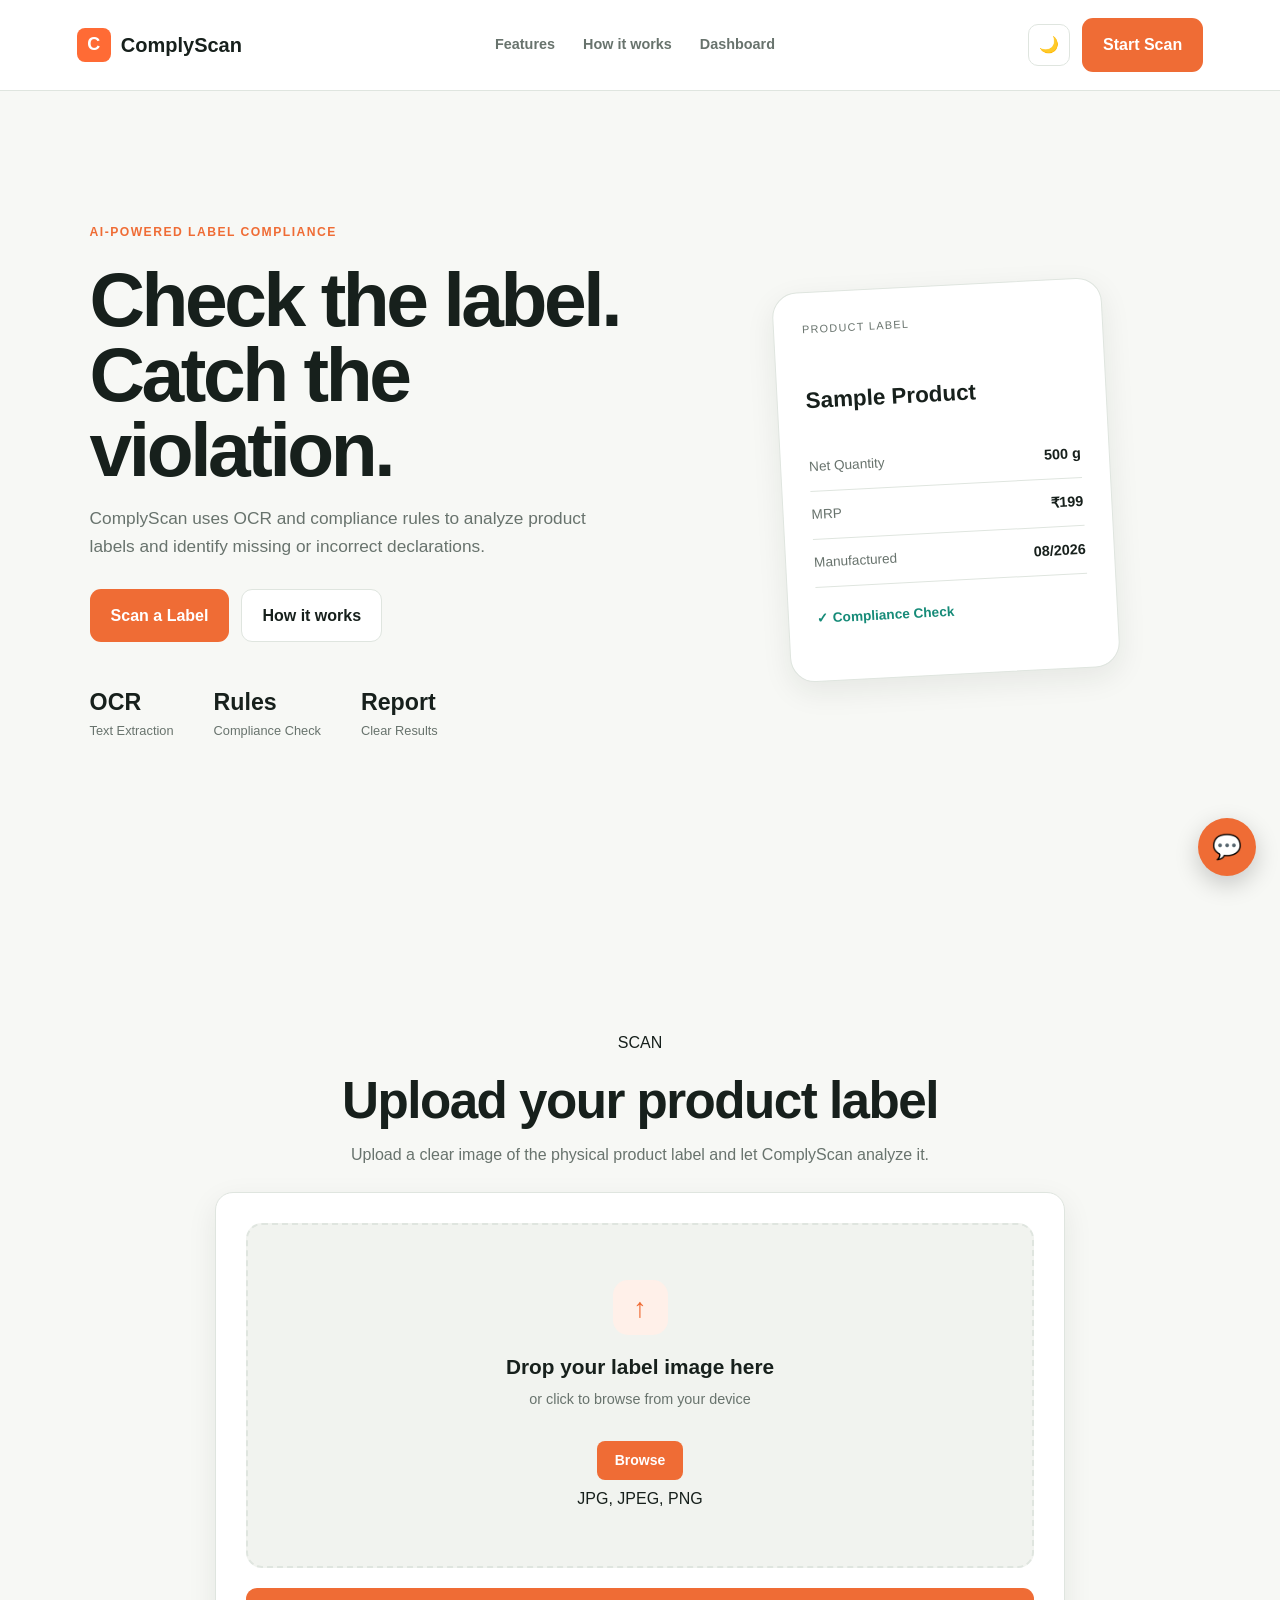
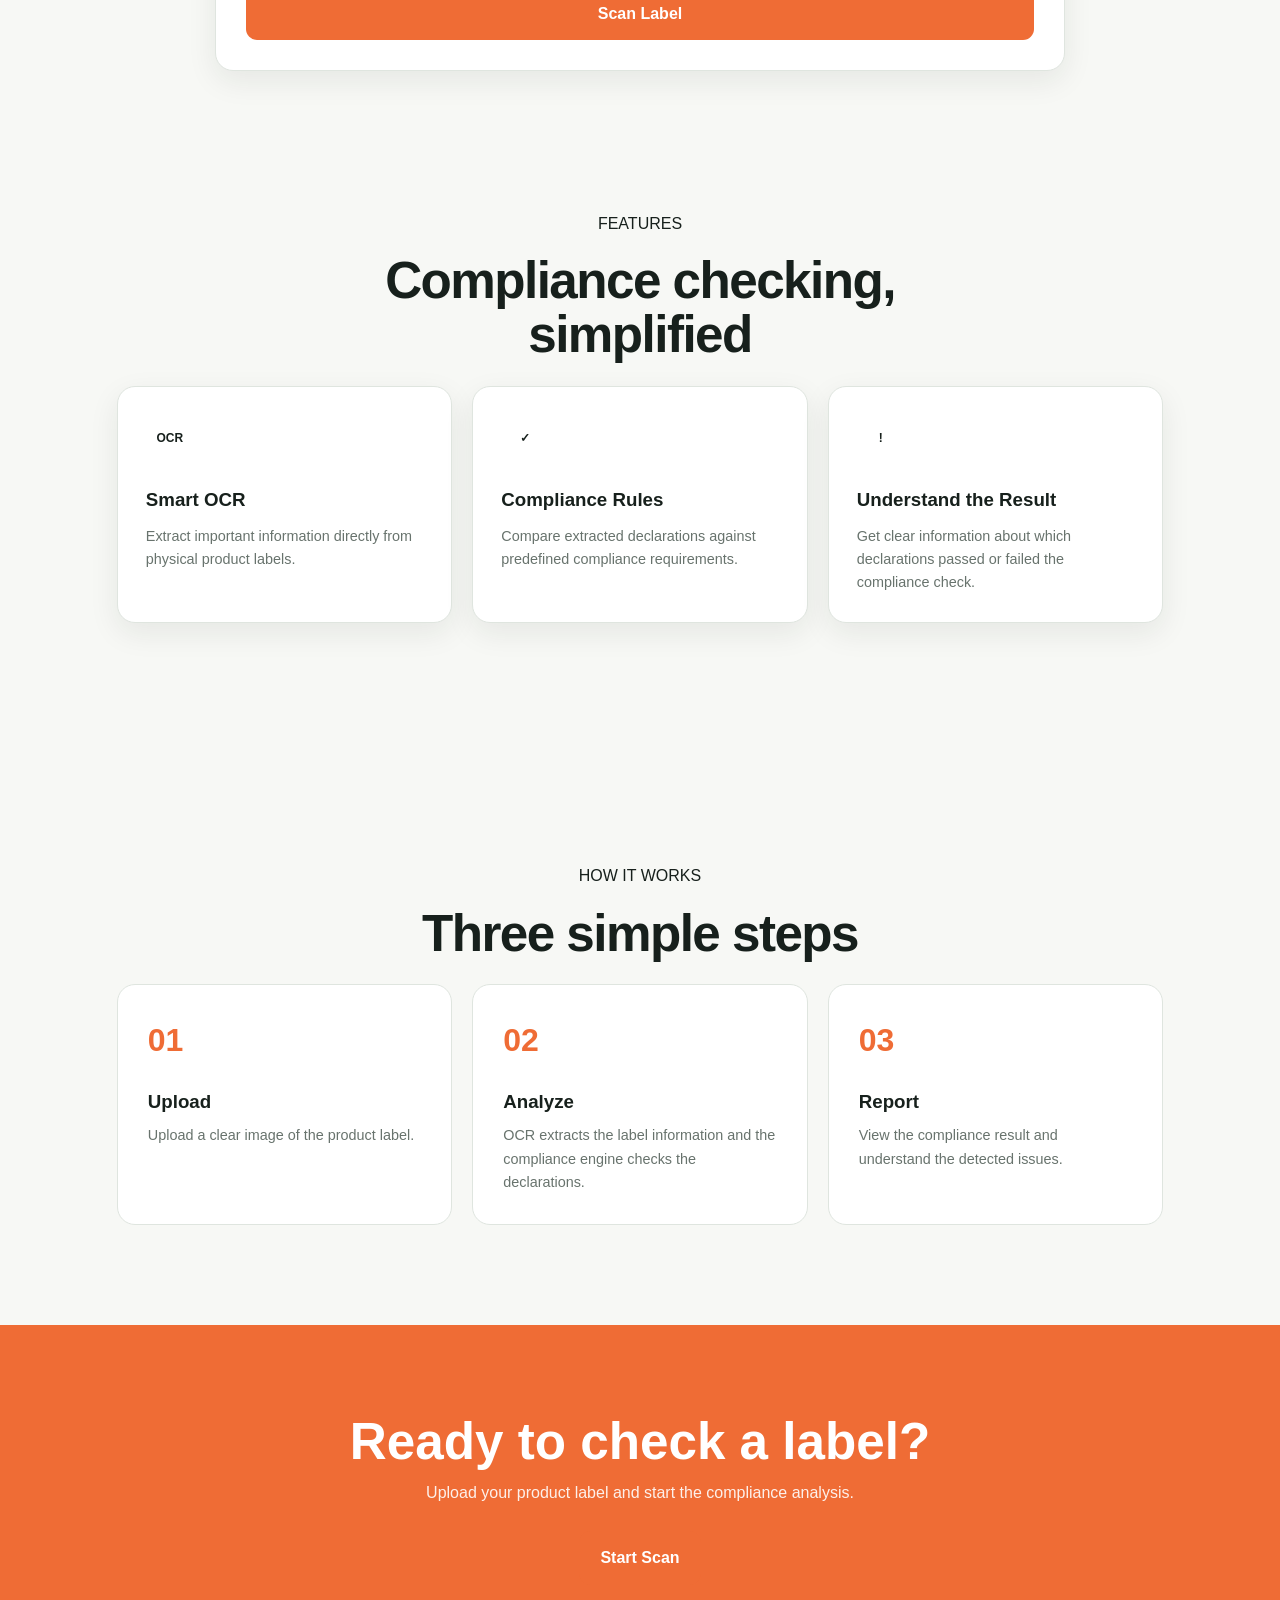
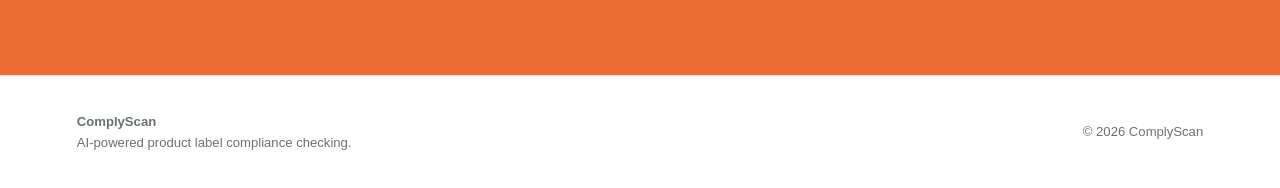
==== commit 5ece3fe8: "Working" ====
--- a/frontend/index.html
+++ b/frontend/index.html
@@ -10,6 +10,55 @@
     <link rel="stylesheet" href="style.css">
 
     <style>
+        /* =========================
+           TARGETED FIXES
+        ========================= */
+
+        /* 1. Fix "C" logo shape and alignment */
+        .brand {
+            display: flex;
+            align-items: center;
+            gap: 10px;
+        }
+
+        .brand .logo {
+            width: 34px;
+            height: 34px;
+            background: #ff6b35;
+            color: white;
+            border-radius: 8px;
+            display: inline-flex;
+            align-items: center;
+            justify-content: center;
+            font-weight: 700;
+            font-size: 18px;
+        }
+
+        /* 2. Fix SCAN heading and description alignment */
+        .section-heading {
+            text-align: center;
+            margin: 40px auto 24px;
+            max-width: 600px;
+        }
+
+        .section-label {
+            display: inline-block;
+            margin-bottom: 8px;
+        }
+
+        /* 3. Fix browse button & text layout */
+        .drop-area .upload-content {
+            display: flex;
+            flex-direction: column;
+            align-items: center;
+            justify-content: center;
+        }
+
+        .drop-area .browse-button {
+            display: inline-block;
+            margin: 10px 0 6px;
+        }
+
         /* =========================
            CHATBOT
         ========================= */
--- a/frontend/style.css
+++ b/frontend/style.css
@@ -2660,4 +2660,31 @@
 
 .browse-button:hover {
     background: var(--orange-dark);
-}+}
+
+/* Push content down so navbar doesn't cover heading */
+        .container {
+            margin-top: 40px !important;
+            padding: 20px !important;
+            max-width: 900px;
+            margin-left: auto;
+            margin-right: auto;
+        }
+
+        .page-title {
+            margin-top: 20px;
+            font-size: 32px;
+            font-weight: 800;
+        }
+
+        /* Clean centered image display */
+        .report-image img {
+            max-width: 240px;
+            max-height: 200px;
+            object-fit: contain;
+            border-radius: 12px;
+            box-shadow: 0 4px 14px rgba(0,0,0,0.08);
+            border: 1px solid #e2e8f0;
+            display: inline-block;
+            margin-top: 15px;
+        }
